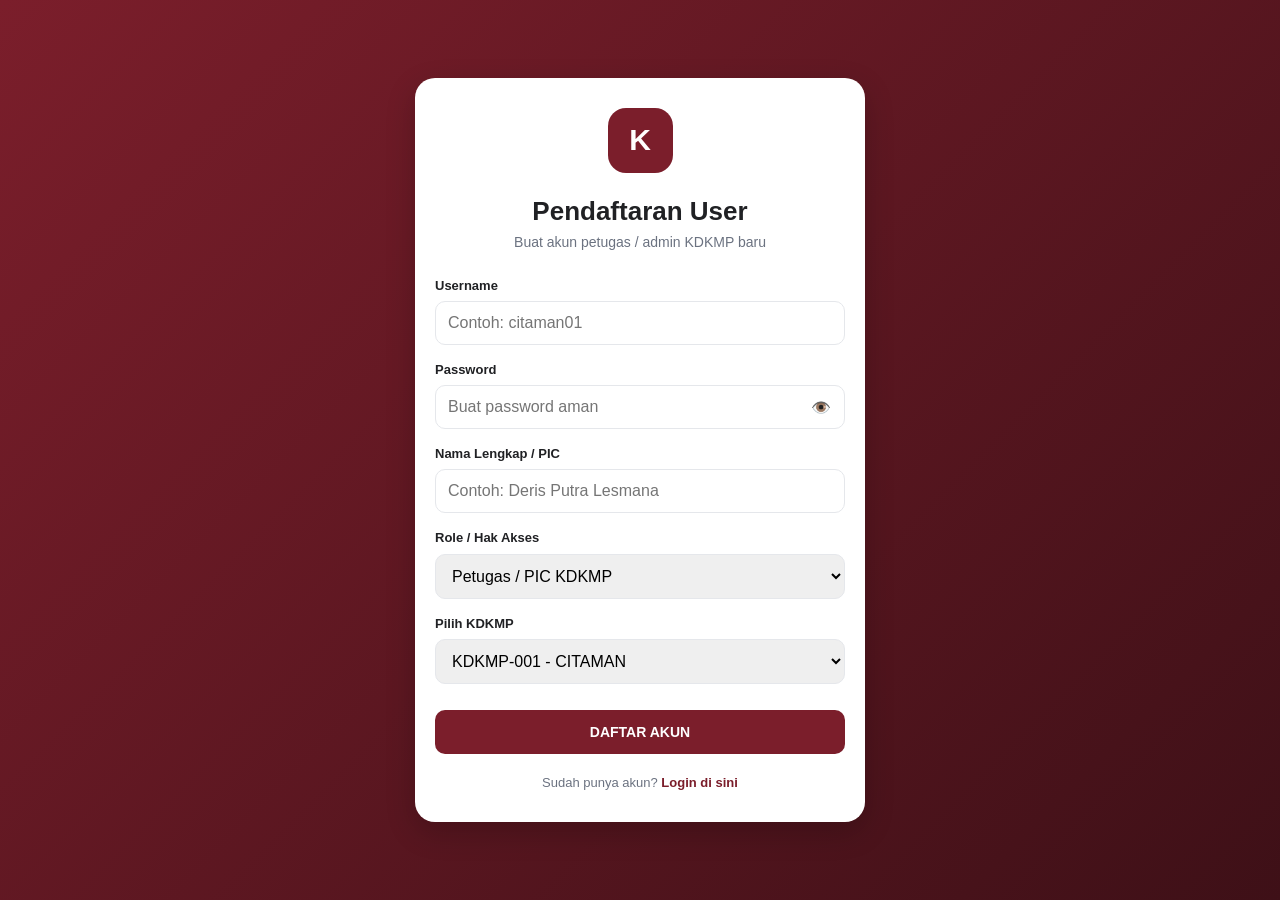
==== register.html @ f7ff46be "Add files via upload" ====
<!DOCTYPE html>
<html lang="id">

<head>
    <meta charset="UTF-8">
    <meta name="viewport" content="width=device-width, initial-scale=1.0">
    <title>Pendaftaran User KDKMP</title>
    <link rel="stylesheet" href="style.css">
</head>

<body>
    <div class="login-container">
        <div class="login-card" style="max-width: 450px;">
            <div class="logo-box">
                <div class="logo-icon">K</div>
            </div>
            <h1>Pendaftaran User</h1>
            <p class="subtitle">Buat akun petugas / admin KDKMP baru</p>

            <form id="registerForm">
                <div class="form-group">
                    <label>Username</label>
                    <input type="text" id="regUsername" placeholder="Contoh: citaman01" required
                        autocomplete="username">
                </div>

                <div class="form-group">
                    <label>Password</label>
                    <div class="password-wrapper">
                        <input type="password" id="regPassword" placeholder="Buat password aman" required
                            autocomplete="new-password">
                        <button type="button" class="toggle-password"
                            onclick="togglePasswordVisibility('regPassword', this, event)">👁️</button>
                    </div>
                </div>

                <div class="form-group">
                    <label>Nama Lengkap / PIC</label>
                    <input type="text" id="regName" placeholder="Contoh: Deris Putra Lesmana" required>
                </div>

                <div class="form-group">
                    <label>Role / Hak Akses</label>
                    <select id="regRole"
                        style="width: 100%; padding: 12px; border: 1px solid var(--border); border-radius: 10px;">
                        <option value="Petugas">Petugas / PIC KDKMP</option>
                        <option value="Admin">Admin Pusat</option>
                    </select>
                </div>

                <div class="form-group">
                    <label>Pilih KDKMP</label>
                    <select id="regKdkmpId"
                        style="width: 100%; padding: 12px; border: 1px solid var(--border); border-radius: 10px;">
                        <option value="">Memuat daftar KDKMP...</option>
                    </select>
                </div>

                <button type="submit" class="btn btn-primary btn-full" style="margin-top: 10px;">DAFTAR AKUN</button>
            </form>

            <div id="registerMessage" class="message"></div>

            <div style="text-align: center; margin-top: 20px; font-size: 13px;">
                <span style="color: var(--muted);">Sudah punya akun?</span>
                <a href="index.html" style="color: var(--primary); font-weight: bold; text-decoration: none;"> Login di
                    sini</a>
            </div>
        </div>
    </div>

    <script src="register.js"></script>
</body>

</html>
---- style.css ----
* {
    box-sizing: border-box;
    margin: 0;
    padding: 0;
    -webkit-tap-highlight-color: transparent;
}

:root {
    --primary: #7b1e2b;
    --primary-dark: #5e1520;
    --primary-light: #f7e8eb;
    --green: #198754;
    --orange: #f59e0b;
    --red: #dc3545;
    --blue: #2563eb;
    --bg: #f5f6f8;
    --white: #ffffff;
    --text: #202124;
    --muted: #6b7280;
    --border: #e5e7eb;
    --sidebar: 260px;
}

body {
    font-family: -apple-system, BlinkMacSystemFont, "Segoe UI", Roboto, Helvetica, Arial, sans-serif;
    background: var(--bg);
    color: var(--text);
    line-height: 1.4;
}

.hidden {
    display: none !important;
}

.page {
    min-height: 100vh;
}

button,
input,
select {
    font-family: inherit;
    font-size: 16px !important;
}

button {
    cursor: pointer;
    user-select: none;
}

.btn {
    border: none;
    border-radius: 10px;
    padding: 12px 18px;
    font-size: 14px !important;
    font-weight: 600;
    display: inline-flex;
    align-items: center;
    justify-content: center;
    gap: 8px;
    transition: background 0.2s, transform 0.1s;
    min-height: 44px;
}

.btn:active {
    transform: scale(0.98);
}

.btn-primary {
    background: var(--primary);
    color: white;
}

.btn-primary:hover {
    background: var(--primary-dark);
}

.btn-secondary {
    background: #eef0f3;
    color: #374151;
}

.btn-light {
    background: white;
    color: var(--primary);
}

.btn-full {
    width: 100%;
}

.message {
    margin-top: 15px;
    text-align: center;
    font-size: 13px;
    color: var(--red);
}

.login-container {
    min-height: 100vh;
    display: flex;
    align-items: center;
    justify-content: center;
    padding: 16px;
    background: linear-gradient(135deg, #7b1e2b, #3e1017);
}

.login-card {
    width: 100%;
    max-width: 400px;
    background: white;
    padding: 30px 20px;
    border-radius: 20px;
    box-shadow: 0 10px 30px rgba(0, 0, 0, 0.2);
}

.logo-box {
    display: flex;
    justify-content: center;
    margin-bottom: 20px;
}

.logo-icon {
    width: 65px;
    height: 65px;
    border-radius: 18px;
    background: var(--primary);
    color: white;
    display: flex;
    align-items: center;
    justify-content: center;
    font-size: 30px;
    font-weight: bold;
}

.login-card h1 {
    text-align: center;
    font-size: 26px;
    margin-bottom: 4px;
}

.subtitle {
    text-align: center;
    color: var(--muted);
    margin-bottom: 24px;
    font-size: 14px;
}

.form-group {
    margin-bottom: 16px;
}

.form-group label {
    display: block;
    font-size: 13px;
    font-weight: 600;
    margin-bottom: 6px;
}

.form-group input {
    width: 100%;
    padding: 12px;
    border: 1px solid var(--border);
    border-radius: 10px;
    outline: none;
    background: white;
}

/* PASSWORD TOGGLE EYE */
.password-wrapper {
    position: relative;
    display: flex;
    align-items: center;
    width: 100%;
}

.password-wrapper input {
    width: 100%;
    padding-right: 45px !important;
}

.toggle-password {
    position: absolute;
    right: 8px;
    top: 50%;
    transform: translateY(-50%);
    background: transparent !important;
    border: none !important;
    font-size: 18px;
    cursor: pointer;
    padding: 6px;
    display: flex;
    align-items: center;
    justify-content: center;
    z-index: 10;
    user-select: none;
    min-height: auto !important;
}

.sidebar {
    position: fixed;
    left: 0;
    top: 0;
    width: var(--sidebar);
    height: 100vh;
    background: white;
    border-right: 1px solid var(--border);
    z-index: 1000;
    display: flex;
    flex-direction: column;
    transition: transform 0.3s cubic-bezier(0.4, 0, 0.2, 1);
}

.sidebar-header {
    padding: 20px;
    border-bottom: 1px solid var(--border);
    display: flex;
    align-items: center;
    justify-content: space-between;
}

.brand {
    display: flex;
    align-items: center;
    gap: 12px;
}

.brand-icon {
    width: 40px;
    height: 40px;
    background: var(--primary);
    color: white;
    border-radius: 10px;
    display: flex;
    align-items: center;
    justify-content: center;
    font-weight: bold;
    font-size: 18px;
}

.brand strong {
    display: block;
    font-size: 15px;
}

.brand span {
    display: block;
    font-size: 11px;
    color: var(--muted);
}

.sidebar-close {
    background: none;
    border: none;
    font-size: 24px;
    color: var(--muted);
}

.menu {
    padding: 16px 12px;
    flex: 1;
}

.menu-item {
    width: 100%;
    border: none;
    background: transparent;
    padding: 12px 14px;
    margin-bottom: 4px;
    border-radius: 9px;
    text-align: left;
    color: #4b5563;
    font-size: 14px !important;
    display: flex;
    align-items: center;
    gap: 12px;
}

.menu-item:hover {
    background: #f7f7f8;
}

.menu-item.active {
    background: var(--primary-light);
    color: var(--primary);
    font-weight: 600;
}

.sidebar-footer {
    padding: 16px;
    border-top: 1px solid var(--border);
}

.user-info {
    display: flex;
    align-items: center;
    gap: 10px;
    margin-bottom: 12px;
}

.avatar {
    width: 36px;
    height: 36px;
    background: var(--primary-light);
    color: var(--primary);
    border-radius: 50%;
    display: flex;
    align-items: center;
    justify-content: center;
    font-weight: bold;
}

.user-detail strong {
    display: block;
    font-size: 13px;
}

.user-detail span {
    display: block;
    color: var(--muted);
    font-size: 11px;
}

.logout-btn {
    width: 100%;
    border: none;
    background: #fef2f2;
    color: var(--red);
    padding: 10px;
    border-radius: 8px;
    font-size: 13px !important;
    font-weight: 600;
}

.sidebar-overlay {
    position: fixed;
    inset: 0;
    background: rgba(0, 0, 0, 0.5);
    z-index: 999;
    backdrop-filter: blur(2px);
}

.main-content {
    min-height: 100vh;
}

.topbar {
    height: 60px;
    background: white;
    border-bottom: 1px solid var(--border);
    display: flex;
    align-items: center;
    padding: 0 16px;
    gap: 12px;
    position: sticky;
    top: 0;
    z-index: 90;
}

.topbar-title {
    flex: 1;
}

.topbar-title h2 {
    font-size: 16px;
}

.topbar-title span {
    font-size: 11px;
    color: var(--muted);
}

.hamburger {
    border: none;
    background: transparent;
    font-size: 22px;
    padding: 4px;
}

.content-page {
    padding: 16px;
    max-width: 1200px;
    margin: auto;
}

.welcome-card {
    background: linear-gradient(135deg, var(--primary), #45111a);
    color: white;
    padding: 20px;
    border-radius: 14px;
    margin-bottom: 16px;
}

.welcome-card h1 {
    font-size: 20px;
    margin: 4px 0;
}

.welcome-card p {
    font-size: 13px;
    opacity: 0.9;
    margin-bottom: 14px;
}

.stats-grid {
    display: grid;
    grid-template-columns: repeat(2, 1fr);
    gap: 10px;
    margin-bottom: 16px;
}

.stat-card {
    background: white;
    border: 1px solid var(--border);
    border-radius: 12px;
    padding: 12px;
    display: flex;
    align-items: center;
    gap: 10px;
}

.stat-icon {
    width: 38px;
    height: 38px;
    border-radius: 10px;
    display: flex;
    align-items: center;
    justify-content: center;
    font-size: 18px;
    flex-shrink: 0;
}

.stat-icon.blue {
    background: #eff6ff;
    color: var(--blue);
}

.stat-icon.green {
    background: #ecfdf5;
    color: var(--green);
}

.stat-icon.orange {
    background: #fffbeb;
    color: var(--orange);
}

.stat-icon.red {
    background: #fef2f2;
    color: var(--red);
}

.stat-card span {
    font-size: 11px;
    color: var(--muted);
    display: block;
}

.stat-card strong {
    font-size: 18px;
    display: block;
}

.section-card {
    background: white;
    border: 1px solid var(--border);
    border-radius: 14px;
    margin-bottom: 16px;
    overflow: hidden;
}

.section-header {
    padding: 16px;
    border-bottom: 1px solid var(--border);
    display: flex;
    align-items: center;
    justify-content: space-between;
}

.info-grid {
    display: grid;
    grid-template-columns: 1fr;
    padding: 16px;
    gap: 12px;
}

.info-item {
    background: #f8f9fa;
    padding: 12px;
    border-radius: 10px;
}

.info-item span {
    display: block;
    font-size: 11px;
    color: var(--muted);
    margin-bottom: 4px;
}

/* SEARCH TOOLBAR LEBAR */
.search-card {
    background: white;
    padding: 16px;
    border-radius: 14px;
    border: 1px solid var(--border);
    margin-bottom: 18px;
    display: flex;
    flex-direction: column;
    gap: 12px;
    width: 100%;
}

.search-wrapper {
    width: 100%;
    position: relative;
}

.search-icon {
    position: absolute;
    left: 14px;
    top: 50%;
    transform: translateY(-50%);
    font-size: 16px;
    color: var(--muted);
    pointer-events: none;
}

.search-wrapper input {
    width: 100%;
    padding: 14px 14px 14px 42px;
    border: 1px solid var(--border);
    border-radius: 10px;
    font-size: 15px !important;
    outline: none;
    background: #f8f9fa;
}

.search-wrapper input:focus {
    background: white;
    border-color: var(--primary);
    box-shadow: 0 0 0 3px rgba(123, 30, 43, 0.1);
}

.filter-wrapper {
    width: 100%;
}

.filter-wrapper select,
#adminKdkmpSelect {
    width: 100%;
    padding: 12px 14px;
    border: 1px solid var(--border);
    border-radius: 10px;
    font-size: 14px !important;
    background: white;
    outline: none;
}

.opname-header-card {
    background: white;
    padding: 16px;
    border-radius: 14px;
    border: 1px solid var(--border);
    margin-bottom: 16px;
}

.opname-actions {
    display: flex;
    gap: 10px;
    margin-top: 14px;
}

.progress-card {
    background: white;
    padding: 14px;
    border-radius: 14px;
    border: 1px solid var(--border);
    margin-bottom: 16px;
}

.progress-top {
    display: flex;
    justify-content: space-between;
    font-size: 12px;
    margin-bottom: 8px;
}

.progress-bar {
    width: 100%;
    height: 8px;
    background: #eee;
    border-radius: 10px;
    overflow: hidden;
}

.progress-fill {
    height: 100%;
    background: var(--primary);
    transition: width 0.3s;
}

.barang-card {
    background: white;
    border: 1px solid var(--border);
    border-radius: 14px;
    padding: 14px;
    margin-bottom: 12px;
}

.barang-code {
    color: var(--primary);
    font-size: 11px;
    font-weight: bold;
}

.barang-name {
    font-size: 14px;
    font-weight: 600;
    margin: 2px 0 4px 0;
}

.barang-category {
    font-size: 11px;
    color: var(--muted);
}

.stock-input-area {
    margin-top: 12px;
    padding-top: 12px;
    border-top: 1px dashed var(--border);
    display: grid;
    grid-template-columns: 1fr 1fr;
    gap: 10px;
}

.input-box label {
    font-size: 11px;
    color: var(--muted);
    display: block;
    margin-bottom: 4px;
}

.input-box input {
    text-align: center;
    font-weight: bold;
    font-size: 16px !important;
    padding: 10px;
    border: 1px solid var(--border);
    border-radius: 8px;
    width: 100%;
    outline: none;
}

.result-box {
    background: #f8f9fa;
    padding: 8px;
    border-radius: 8px;
    text-align: center;
}

.result-box span {
    font-size: 10px;
    color: var(--muted);
    display: block;
}

.result-box strong {
    font-size: 13px;
}

.status-sesuai {
    color: var(--green);
}

.text-danger {
    color: var(--red);
}

.text-warning {
    color: var(--orange);
}

.status-badge {
    padding: 4px 8px;
    border-radius: 12px;
    font-size: 11px;
    font-weight: bold;
}

.table-wrapper {
    overflow-x: auto;
    -webkit-overflow-scrolling: touch;
}

table {
    width: 100%;
    border-collapse: collapse;
    min-width: 500px;
}

th,
td {
    padding: 12px;
    font-size: 12px;
    text-align: left;
    border-bottom: 1px solid var(--border);
}

th {
    background: #f8f9fa;
    color: var(--muted);
}

.empty-state {
    padding: 30px;
    text-align: center;
    color: var(--muted);
    font-size: 13px;
}

.toast {
    position: fixed;
    right: 16px;
    bottom: 16px;
    background: #222;
    color: white;
    padding: 12px 18px;
    border-radius: 10px;
    font-size: 13px;
    opacity: 0;
    transform: translateY(20px);
    transition: 0.3s;
    z-index: 2000;
}

.toast.show {
    opacity: 1;
    transform: translateY(0);
}

.modal {
    position: fixed;
    inset: 0;
    background: rgba(0, 0, 0, 0.45);
    display: flex;
    align-items: center;
    justify-content: center;
    z-index: 1500;
    padding: 16px;
}

.modal-box {
    background: white;
    padding: 20px;
    border-radius: 16px;
    width: 100%;
    max-width: 360px;
    text-align: center;
}

.modal-actions {
    display: flex;
    gap: 10px;
    margin-top: 16px;
}

.modal-actions button {
    flex: 1;
}

@media (min-width: 901px) {
    .main-content {
        margin-left: var(--sidebar);
    }

    .hamburger,
    .sidebar-close {
        display: none;
    }

    .stats-grid {
        grid-template-columns: repeat(4, 1fr);
    }

    .info-grid {
        grid-template-columns: repeat(3, 1fr);
    }

    .stock-input-area {
        grid-template-columns: repeat(4, 1fr);
    }

    .opname-header-card {
        display: flex;
        align-items: center;
        justify-content: space-between;
    }

    .opname-actions {
        margin-top: 0;
    }
}

@media (max-width: 900px) {
    .sidebar {
        transform: translateX(-100%);
    }

    .sidebar.open {
        transform: translateX(0);
    }
}
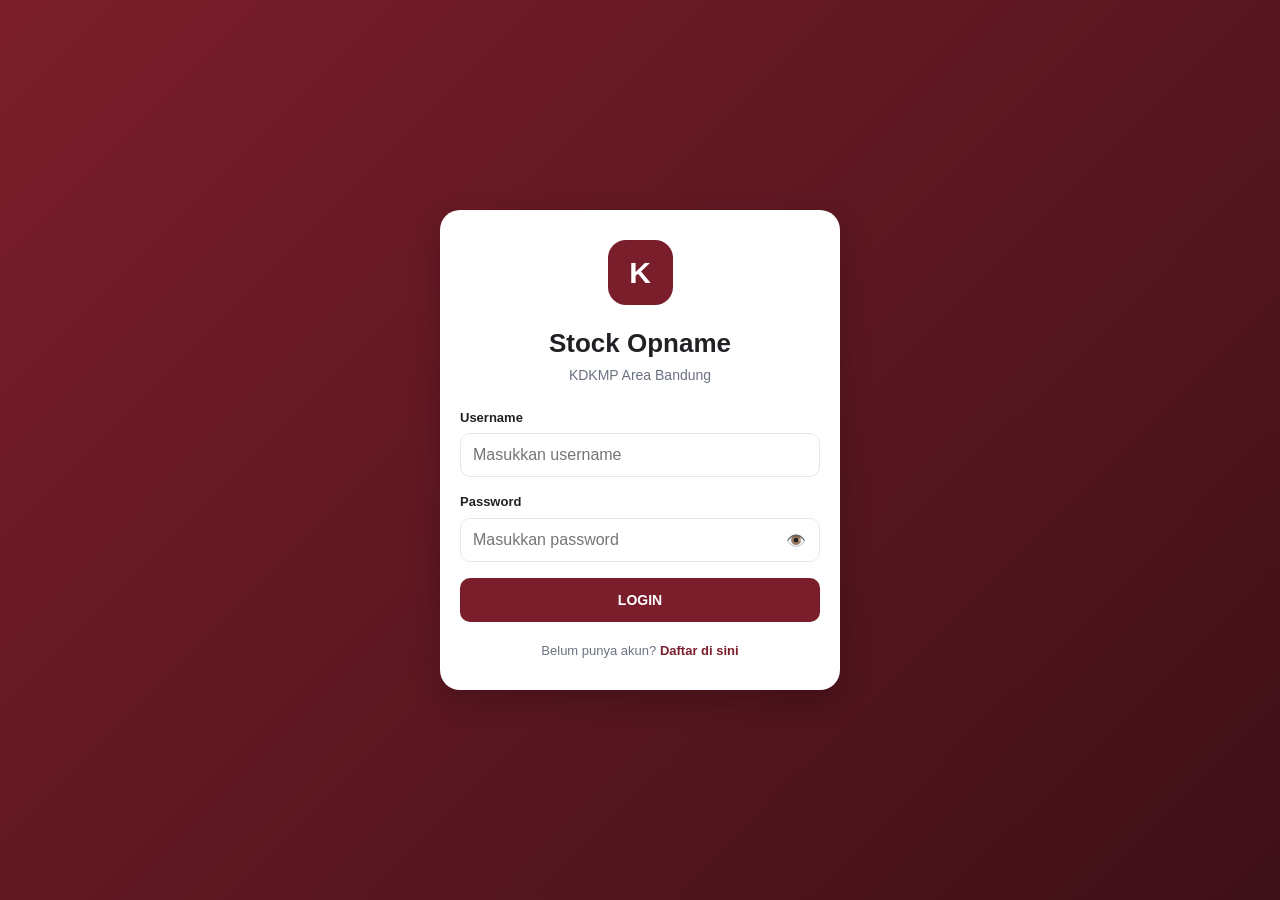
==== commit 3e26219c: "Add files via upload" ====
--- a/register.html
+++ b/register.html
@@ -4,72 +4,378 @@
 <head>
     <meta charset="UTF-8">
     <meta name="viewport" content="width=device-width, initial-scale=1.0">
-    <title>Pendaftaran User KDKMP</title>
+    <title>Stock Opname KDKMP</title>
     <link rel="stylesheet" href="style.css">
 </head>
 
 <body>
-    <div class="login-container">
-        <div class="login-card" style="max-width: 450px;">
-            <div class="logo-box">
-                <div class="logo-icon">K</div>
-            </div>
-            <h1>Pendaftaran User</h1>
-            <p class="subtitle">Buat akun petugas / admin KDKMP baru</p>
-
-            <form id="registerForm">
-                <div class="form-group">
-                    <label>Username</label>
-                    <input type="text" id="regUsername" placeholder="Contoh: citaman01" required
-                        autocomplete="username">
-                </div>
-
-                <div class="form-group">
-                    <label>Password</label>
-                    <div class="password-wrapper">
-                        <input type="password" id="regPassword" placeholder="Buat password aman" required
-                            autocomplete="new-password">
-                        <button type="button" class="toggle-password"
-                            onclick="togglePasswordVisibility('regPassword', this, event)">👁️</button>
-                    </div>
-                </div>
-
-                <div class="form-group">
-                    <label>Nama Lengkap / PIC</label>
-                    <input type="text" id="regName" placeholder="Contoh: Deris Putra Lesmana" required>
-                </div>
-
-                <div class="form-group">
-                    <label>Role / Hak Akses</label>
-                    <select id="regRole"
-                        style="width: 100%; padding: 12px; border: 1px solid var(--border); border-radius: 10px;">
-                        <option value="Petugas">Petugas / PIC KDKMP</option>
-                        <option value="Admin">Admin Pusat</option>
-                    </select>
-                </div>
-
-                <div class="form-group">
-                    <label>Pilih KDKMP</label>
-                    <select id="regKdkmpId"
-                        style="width: 100%; padding: 12px; border: 1px solid var(--border); border-radius: 10px;">
-                        <option value="">Memuat daftar KDKMP...</option>
-                    </select>
-                </div>
-
-                <button type="submit" class="btn btn-primary btn-full" style="margin-top: 10px;">DAFTAR AKUN</button>
-            </form>
-
-            <div id="registerMessage" class="message"></div>
-
-            <div style="text-align: center; margin-top: 20px; font-size: 13px;">
-                <span style="color: var(--muted);">Sudah punya akun?</span>
-                <a href="index.html" style="color: var(--primary); font-weight: bold; text-decoration: none;"> Login di
-                    sini</a>
+
+    <!-- LOGIN PAGE -->
+    <div id="loginPage" class="page">
+        <div class="login-container">
+            <div class="login-card">
+                <div class="logo-box">
+                    <div class="logo-icon">K</div>
+                </div>
+                <h1>Stock Opname</h1>
+                <p class="subtitle">KDKMP Area Bandung</p>
+
+                <form id="loginForm">
+                    <div class="form-group">
+                        <label>Username</label>
+                        <input type="text" id="username" placeholder="Masukkan username" required
+                            autocomplete="username">
+                    </div>
+
+                    <div class="form-group">
+                        <label>Password</label>
+                        <div class="password-wrapper">
+                            <input type="password" id="password" placeholder="Masukkan password" required
+                                autocomplete="current-password">
+                            <button type="button" class="toggle-password"
+                                onclick="togglePasswordVisibility('password', this, event)">👁️</button>
+                        </div>
+                    </div>
+
+                    <button type="submit" class="btn btn-primary btn-full">LOGIN</button>
+                </form>
+
+                <div id="loginMessage" class="message"></div>
+
+                <div style="text-align: center; margin-top: 20px; font-size: 13px;">
+                    <span style="color: var(--muted);">Belum punya akun?</span>
+                    <a href="register.html" style="color: var(--primary); font-weight: bold; text-decoration: none;">
+                        Daftar di sini</a>
+                </div>
             </div>
         </div>
     </div>
 
-    <script src="register.js"></script>
+
+    <!-- MAIN APPLICATION PAGE -->
+    <div id="appPage" class="page hidden">
+
+        <!-- SIDEBAR -->
+        <aside id="sidebar" class="sidebar">
+            <div class="sidebar-header">
+                <div class="brand">
+                    <div class="brand-icon">K</div>
+                    <div>
+                        <strong>KDKMP</strong>
+                        <span>Stock Opname</span>
+                    </div>
+                </div>
+                <button class="sidebar-close" onclick="toggleSidebar(false)">×</button>
+            </div>
+
+            <nav class="menu">
+                <button class="menu-item active" onclick="showPage('dashboardPage', this)"><span>📊</span>
+                    Dashboard</button>
+                <button class="menu-item" onclick="showPage('opnamePage', this)"><span>📦</span> Stock Opname</button>
+                <button class="menu-item" onclick="showPage('historyPage', this)"><span>📋</span> Riwayat
+                    Opname</button>
+                <button class="menu-item admin-menu" onclick="showPage('masterPage', this)"><span>🗂️</span> Master
+                    Barang</button>
+            </nav>
+
+            <div class="sidebar-footer">
+                <div class="user-info">
+                    <div class="avatar" id="userAvatar">P</div>
+                    <div class="user-detail">
+                        <strong id="sidebarUserName">PIC</strong>
+                        <span id="sidebarUserRole">Petugas</span>
+                    </div>
+                </div>
+                <button class="logout-btn" onclick="logout()">Keluar</button>
+            </div>
+        </aside>
+
+        <div id="sidebarOverlay" class="sidebar-overlay hidden" onclick="toggleSidebar(false)"></div>
+
+        <!-- CONTENT -->
+        <main class="main-content">
+
+            <header class="topbar">
+                <button class="hamburger" onclick="toggleSidebar(true)">☰</button>
+                <div class="topbar-title">
+                    <h2 id="pageTitle">Dashboard</h2>
+                    <span id="currentKdkmp">-</span>
+                </div>
+                <div class="topbar-user">
+                    <span id="topbarUser">PIC</span>
+                </div>
+            </header>
+
+            <!-- DASHBOARD SECTION -->
+            <section id="dashboardPage" class="content-page">
+                <div class="welcome-card">
+                    <div>
+                        <span class="small-label">STOCK OPNAME KDKMP</span>
+                        <h1>Selamat datang, <span id="welcomeName">PIC</span></h1>
+                        <p>Pantau dan lakukan stock opname dengan cepat, mudah, dan terkontrol.</p>
+                    </div>
+                    <button class="btn btn-light" onclick="startNewOpname()">+ Mulai Opname</button>
+                </div>
+
+                <div class="stats-grid">
+                    <div class="stat-card">
+                        <div class="stat-icon blue">📦</div>
+                        <div><span>Total Item</span><strong id="statBarang">0</strong></div>
+                    </div>
+                    <div class="stat-card">
+                        <div class="stat-icon green">✓</div>
+                        <div><span>Opname Selesai</span><strong id="statSelesai">0</strong></div>
+                    </div>
+                    <div class="stat-card">
+                        <div class="stat-icon orange">⏳</div>
+                        <div><span>Proses Opname</span><strong id="statVerifikasi">0</strong></div>
+                    </div>
+                    <div class="stat-card" id="statCardMenipis" style="border-left: 4px solid var(--red);">
+                        <div class="stat-icon red">⚠️</div>
+                        <div><span>Stok Menipis</span><strong id="statMenipis" style="color: var(--red);">0</strong>
+                        </div>
+                    </div>
+                </div>
+
+                <!-- WIDGET PERINGATAN STOK MENIPIS / HABIS -->
+                <div id="lowStockAlertSection" class="section-card hidden"
+                    style="border: 2px solid var(--red); margin-bottom: 16px;">
+                    <div class="section-header" style="background: #fef2f2; flex-wrap: wrap; gap: 12px;">
+                        <div>
+                            <h3 style="color: var(--red); display: flex; align-items: center; gap: 8px;">
+                                <span>⚠️</span> Peringatan Stok Menipis / Habis
+                            </h3>
+                            <p id="lowStockSubtitle">Daftar item barang dengan jumlah stok di bawah 10 pcs</p>
+                        </div>
+
+                        <div style="display: flex; gap: 8px; align-items: center; flex-wrap: wrap;">
+                            <!-- DROPDOWN KHUSUS ADMIN UNTUK FILTER STOK MENIPIS PER KDKMP -->
+                            <div id="adminLowStockFilterWrapper" class="hidden" style="min-width: 180px;">
+                                <select id="adminLowStockSelect" onchange="filterLowStockByAdmin(this.value)"
+                                    style="padding: 6px 10px; border-radius: 8px; border: 1px solid var(--border); font-size: 13px;">
+                                    <option value="ALL">Semua KDKMP</option>
+                                </select>
+                            </div>
+
+                            <button class="btn btn-secondary" style="color: var(--red);"
+                                onclick="showPage('masterPage')">
+                                Lihat Katalog
+                            </button>
+                        </div>
+                    </div>
+                    <div class="table-wrapper">
+                        <table>
+                            <thead>
+                                <tr>
+                                    <th class="col-kdkmp-admin hidden">KDKMP</th>
+                                    <th>Kode Barang</th>
+                                    <th>Nama Barang</th>
+                                    <th>Kategori</th>
+                                    <th>Sisa Stok</th>
+                                    <th>Status</th>
+                                </tr>
+                            </thead>
+                            <tbody id="lowStockTableBody">
+                                <tr>
+                                    <td colspan="6" class="empty-state">Mengecek stok barang...</td>
+                                </tr>
+                            </tbody>
+                        </table>
+                    </div>
+                </div>
+
+                <div class="section-card">
+                    <div class="section-header">
+                        <div>
+                            <h3>Informasi KDKMP</h3>
+                            <p>Data lokasi dan Penanggung Jawab (PIC)</p>
+                        </div>
+                    </div>
+                    <div class="info-grid">
+                        <div class="info-item"><span>ID KDKMP</span><strong id="infoIdKdkmp">-</strong></div>
+                        <div class="info-item"><span>Nama KDKMP</span><strong id="infoNamaKdkmp">-</strong></div>
+                        <div class="info-item"><span>Desa/Kelurahan</span><strong id="infoDesa">-</strong></div>
+                        <div class="info-item"><span>Kecamatan</span><strong id="infoKecamatan">-</strong></div>
+                        <div class="info-item"><span>Kabupaten/Kota</span><strong id="infoKabupaten">-</strong></div>
+                        <div class="info-item"><span>PIC</span><strong id="infoPic">-</strong></div>
+                    </div>
+                </div>
+            </section>
+
+            <!-- OPNAME SECTION -->
+            <section id="opnamePage" class="content-page hidden">
+                <div class="opname-header-card">
+                    <div>
+                        <span class="small-label">FORM INPUT</span>
+                        <h1>Penghitungan Stok Fisik</h1>
+                        <p>Masukkan jumlah stok fisik dalam CTN dan PCS.</p>
+                    </div>
+                    <div class="opname-actions">
+                        <button class="btn btn-secondary" onclick="saveDraft()">Simpan Draft</button>
+                        <button class="btn btn-primary" onclick="submitOpname()">Submit Opname</button>
+                    </div>
+                </div>
+
+                <div class="progress-card">
+                    <div class="progress-top">
+                        <div><strong>Progress Terisi</strong><span id="progressText">0 / 0 item</span></div>
+                        <strong id="progressPercent">0%</strong>
+                    </div>
+                    <div class="progress-bar">
+                        <div id="progressBar" class="progress-fill" style="width:0%"></div>
+                    </div>
+                </div>
+
+                <div class="search-card">
+                    <div class="search-wrapper">
+                        <span class="search-icon">🔎</span>
+                        <input type="text" id="barangSearch" placeholder="Cari nama atau kode barang...">
+                    </div>
+                    <div class="filter-wrapper">
+                        <select id="kategoriFilter">
+                            <option value="">Semua Kategori</option>
+                        </select>
+                    </div>
+                </div>
+
+                <div id="barangContainer">
+                    <div class="loading">Memuat data barang...</div>
+                </div>
+            </section>
+
+            <!-- HISTORY SECTION -->
+            <section id="historyPage" class="content-page hidden">
+                <div class="section-card">
+                    <div class="section-header">
+                        <div>
+                            <h3>Riwayat Stock Opname</h3>
+                            <p>Catatan seluruh kegiatan opname KDKMP</p>
+                        </div>
+                        <button class="btn btn-secondary" onclick="loadHistory()">↻ Refresh</button>
+                    </div>
+                    <div class="table-wrapper">
+                        <table>
+                            <thead>
+                                <tr>
+                                    <th>ID Opname</th>
+                                    <th>Tanggal</th>
+                                    <th>KDKMP</th>
+                                    <th>Petugas</th>
+                                    <th>Total Item</th>
+                                    <th>Total Selisih</th>
+                                    <th>Status</th>
+                                </tr>
+                            </thead>
+                            <tbody id="historyTable">
+                                <tr>
+                                    <td colspan="7" class="empty-state">Memuat data riwayat...</td>
+                                </tr>
+                            </tbody>
+                        </table>
+                    </div>
+                </div>
+            </section>
+
+            <!-- MASTER BARANG SECTION -->
+            <section id="masterPage" class="content-page hidden">
+                <div id="pendingUserSection" class="section-card hidden"
+                    style="margin-bottom: 20px; border: 2px solid var(--orange);">
+                    <div class="section-header" style="background: #fffbeb;">
+                        <div>
+                            <h3 style="color: var(--orange);">⏳ Persetujuan Registrasi User</h3>
+                            <p>Daftar pendaftaran akun baru yang membutuhkan verifikasi Admin</p>
+                        </div>
+                    </div>
+                    <div class="table-wrapper">
+                        <table>
+                            <thead>
+                                <tr>
+                                    <th>Username</th>
+                                    <th>Nama Lengkap</th>
+                                    <th>Role</th>
+                                    <th>KDKMP ID</th>
+                                    <th>Aksi</th>
+                                </tr>
+                            </thead>
+                            <tbody id="pendingUserTableBody">
+                                <tr>
+                                    <td colspan="5" class="empty-state">Memuat data verifikasi...</td>
+                                </tr>
+                            </tbody>
+                        </table>
+                    </div>
+                </div>
+
+                <div class="section-card">
+                    <div class="section-header" style="flex-wrap: wrap; gap: 12px;">
+                        <div>
+                            <h3>Master Katalog & Stok Barang</h3>
+                            <p id="masterSubtitle">Daftar barang dan stok sistem KDKMP</p>
+                        </div>
+
+                        <div id="adminKdkmpFilterWrapper" class="hidden" style="min-width: 200px;">
+                            <select id="adminKdkmpSelect" onchange="loadMasterByAdmin(this.value)">
+                                <option value="">-- Pilih KDKMP --</option>
+                            </select>
+                        </div>
+
+                        <button class="btn btn-primary" onclick="loadMasterPageData()">↻ Refresh</button>
+                    </div>
+
+                    <div class="search-card" style="margin: 16px; width: auto;">
+                        <div class="search-wrapper">
+                            <span class="search-icon">🔎</span>
+                            <input type="text" id="masterSearch" placeholder="Cari kode atau nama barang di master..."
+                                oninput="filterMasterTable()">
+                        </div>
+                        <div class="filter-wrapper">
+                            <select id="masterKategoriFilter" onchange="filterMasterTable()">
+                                <option value="">Semua Kategori</option>
+                            </select>
+                        </div>
+                    </div>
+
+                    <div class="table-wrapper">
+                        <table>
+                            <thead>
+                                <tr>
+                                    <th>Kode Barang</th>
+                                    <th>Nama Barang</th>
+                                    <th>Kategori</th>
+                                    <th>Isi / CTN</th>
+                                    <th>Satuan</th>
+                                    <th>Stok Sistem</th>
+                                </tr>
+                            </thead>
+                            <tbody id="masterTableBody">
+                                <tr>
+                                    <td colspan="6" class="empty-state">Memuat data master barang...</td>
+                                </tr>
+                            </tbody>
+                        </table>
+                    </div>
+                </div>
+            </section>
+
+        </main>
+    </div>
+
+    <!-- TOAST NOTIFICATION -->
+    <div id="toast" class="toast"><span id="toastMessage"></span></div>
+
+    <!-- CONFIRMATION MODAL -->
+    <div id="confirmModal" class="modal hidden">
+        <div class="modal-box">
+            <h3 id="modalTitle">Konfirmasi</h3>
+            <p id="modalMessage">Apakah Anda yakin ingin melanjutkan?</p>
+            <div class="modal-actions">
+                <button class="btn btn-secondary" onclick="closeModal()">Batal</button>
+                <button class="btn btn-primary" id="modalConfirmButton">Ya, Lanjutkan</button>
+            </div>
+        </div>
+    </div>
+
+    <script src="script.js"></script>
 </body>
 
 </html>
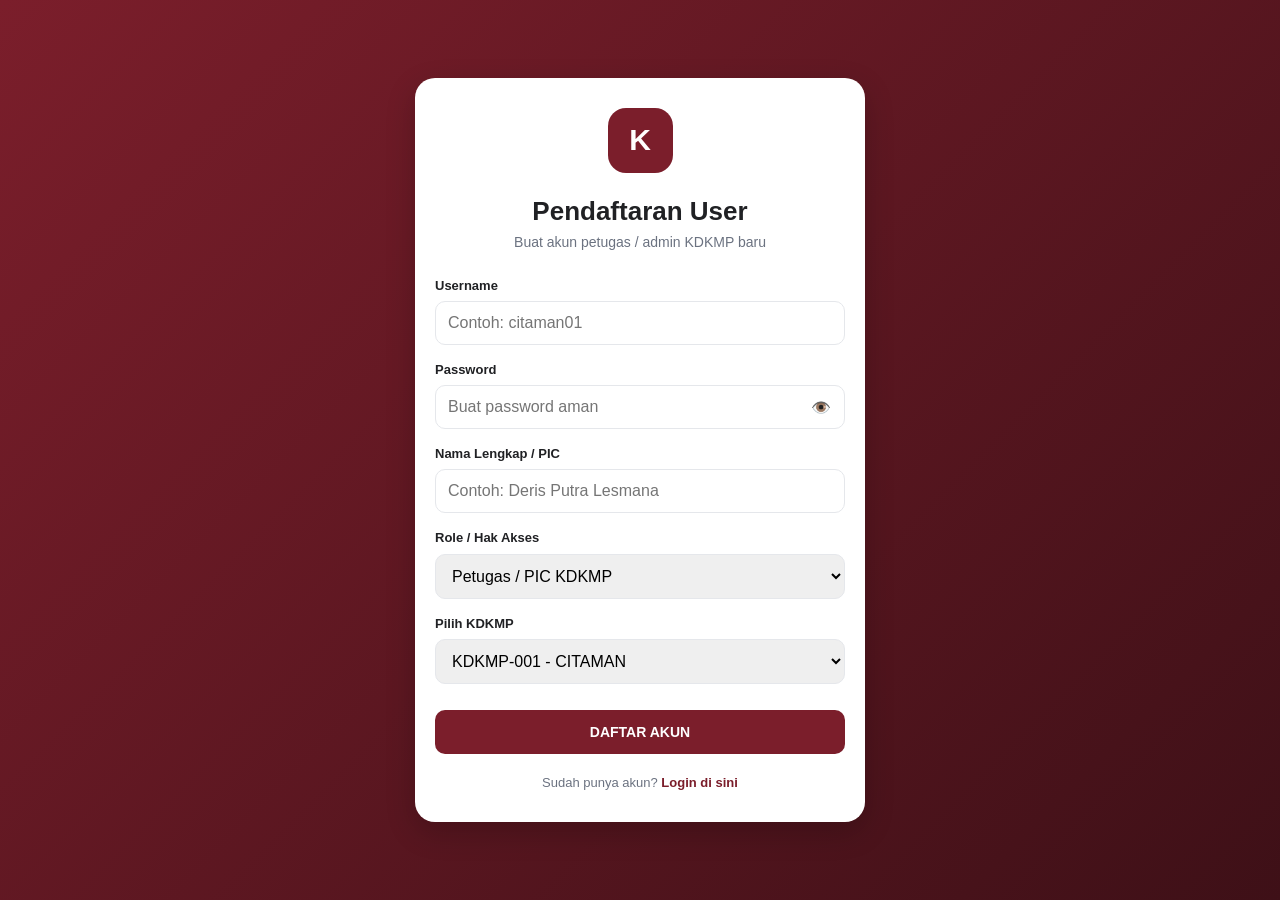
==== commit de035697: "Add files via upload" ====
--- a/register.html
+++ b/register.html
@@ -4,378 +4,72 @@
 <head>
     <meta charset="UTF-8">
     <meta name="viewport" content="width=device-width, initial-scale=1.0">
-    <title>Stock Opname KDKMP</title>
+    <title>Pendaftaran User KDKMP</title>
     <link rel="stylesheet" href="style.css">
 </head>
 
 <body>
+    <div class="login-container">
+        <div class="login-card" style="max-width: 450px;">
+            <div class="logo-box">
+                <div class="logo-icon">K</div>
+            </div>
+            <h1>Pendaftaran User</h1>
+            <p class="subtitle">Buat akun petugas / admin KDKMP baru</p>
 
-    <!-- LOGIN PAGE -->
-    <div id="loginPage" class="page">
-        <div class="login-container">
-            <div class="login-card">
-                <div class="logo-box">
-                    <div class="logo-icon">K</div>
+            <form id="registerForm">
+                <div class="form-group">
+                    <label>Username</label>
+                    <input type="text" id="regUsername" placeholder="Contoh: citaman01" required
+                        autocomplete="username">
                 </div>
-                <h1>Stock Opname</h1>
-                <p class="subtitle">KDKMP Area Bandung</p>
 
-                <form id="loginForm">
-                    <div class="form-group">
-                        <label>Username</label>
-                        <input type="text" id="username" placeholder="Masukkan username" required
-                            autocomplete="username">
+                <div class="form-group">
+                    <label>Password</label>
+                    <div class="password-wrapper">
+                        <input type="password" id="regPassword" placeholder="Buat password aman" required
+                            autocomplete="new-password">
+                        <button type="button" class="toggle-password"
+                            onclick="togglePasswordVisibility('regPassword', this, event)">👁️</button>
                     </div>
+                </div>
 
-                    <div class="form-group">
-                        <label>Password</label>
-                        <div class="password-wrapper">
-                            <input type="password" id="password" placeholder="Masukkan password" required
-                                autocomplete="current-password">
-                            <button type="button" class="toggle-password"
-                                onclick="togglePasswordVisibility('password', this, event)">👁️</button>
-                        </div>
-                    </div>
+                <div class="form-group">
+                    <label>Nama Lengkap / PIC</label>
+                    <input type="text" id="regName" placeholder="Contoh: Deris Putra Lesmana" required>
+                </div>
 
-                    <button type="submit" class="btn btn-primary btn-full">LOGIN</button>
-                </form>
+                <div class="form-group">
+                    <label>Role / Hak Akses</label>
+                    <select id="regRole"
+                        style="width: 100%; padding: 12px; border: 1px solid var(--border); border-radius: 10px;">
+                        <option value="Petugas">Petugas / PIC KDKMP</option>
+                        <option value="Admin">Admin Pusat</option>
+                    </select>
+                </div>
 
-                <div id="loginMessage" class="message"></div>
+                <div class="form-group">
+                    <label>Pilih KDKMP</label>
+                    <select id="regKdkmpId"
+                        style="width: 100%; padding: 12px; border: 1px solid var(--border); border-radius: 10px;">
+                        <option value="">Memuat daftar KDKMP...</option>
+                    </select>
+                </div>
 
-                <div style="text-align: center; margin-top: 20px; font-size: 13px;">
-                    <span style="color: var(--muted);">Belum punya akun?</span>
-                    <a href="register.html" style="color: var(--primary); font-weight: bold; text-decoration: none;">
-                        Daftar di sini</a>
-                </div>
+                <button type="submit" class="btn btn-primary btn-full" style="margin-top: 10px;">DAFTAR AKUN</button>
+            </form>
+
+            <div id="registerMessage" class="message"></div>
+
+            <div style="text-align: center; margin-top: 20px; font-size: 13px;">
+                <span style="color: var(--muted);">Sudah punya akun?</span>
+                <a href="index.html" style="color: var(--primary); font-weight: bold; text-decoration: none;"> Login di
+                    sini</a>
             </div>
         </div>
     </div>
 
-
-    <!-- MAIN APPLICATION PAGE -->
-    <div id="appPage" class="page hidden">
-
-        <!-- SIDEBAR -->
-        <aside id="sidebar" class="sidebar">
-            <div class="sidebar-header">
-                <div class="brand">
-                    <div class="brand-icon">K</div>
-                    <div>
-                        <strong>KDKMP</strong>
-                        <span>Stock Opname</span>
-                    </div>
-                </div>
-                <button class="sidebar-close" onclick="toggleSidebar(false)">×</button>
-            </div>
-
-            <nav class="menu">
-                <button class="menu-item active" onclick="showPage('dashboardPage', this)"><span>📊</span>
-                    Dashboard</button>
-                <button class="menu-item" onclick="showPage('opnamePage', this)"><span>📦</span> Stock Opname</button>
-                <button class="menu-item" onclick="showPage('historyPage', this)"><span>📋</span> Riwayat
-                    Opname</button>
-                <button class="menu-item admin-menu" onclick="showPage('masterPage', this)"><span>🗂️</span> Master
-                    Barang</button>
-            </nav>
-
-            <div class="sidebar-footer">
-                <div class="user-info">
-                    <div class="avatar" id="userAvatar">P</div>
-                    <div class="user-detail">
-                        <strong id="sidebarUserName">PIC</strong>
-                        <span id="sidebarUserRole">Petugas</span>
-                    </div>
-                </div>
-                <button class="logout-btn" onclick="logout()">Keluar</button>
-            </div>
-        </aside>
-
-        <div id="sidebarOverlay" class="sidebar-overlay hidden" onclick="toggleSidebar(false)"></div>
-
-        <!-- CONTENT -->
-        <main class="main-content">
-
-            <header class="topbar">
-                <button class="hamburger" onclick="toggleSidebar(true)">☰</button>
-                <div class="topbar-title">
-                    <h2 id="pageTitle">Dashboard</h2>
-                    <span id="currentKdkmp">-</span>
-                </div>
-                <div class="topbar-user">
-                    <span id="topbarUser">PIC</span>
-                </div>
-            </header>
-
-            <!-- DASHBOARD SECTION -->
-            <section id="dashboardPage" class="content-page">
-                <div class="welcome-card">
-                    <div>
-                        <span class="small-label">STOCK OPNAME KDKMP</span>
-                        <h1>Selamat datang, <span id="welcomeName">PIC</span></h1>
-                        <p>Pantau dan lakukan stock opname dengan cepat, mudah, dan terkontrol.</p>
-                    </div>
-                    <button class="btn btn-light" onclick="startNewOpname()">+ Mulai Opname</button>
-                </div>
-
-                <div class="stats-grid">
-                    <div class="stat-card">
-                        <div class="stat-icon blue">📦</div>
-                        <div><span>Total Item</span><strong id="statBarang">0</strong></div>
-                    </div>
-                    <div class="stat-card">
-                        <div class="stat-icon green">✓</div>
-                        <div><span>Opname Selesai</span><strong id="statSelesai">0</strong></div>
-                    </div>
-                    <div class="stat-card">
-                        <div class="stat-icon orange">⏳</div>
-                        <div><span>Proses Opname</span><strong id="statVerifikasi">0</strong></div>
-                    </div>
-                    <div class="stat-card" id="statCardMenipis" style="border-left: 4px solid var(--red);">
-                        <div class="stat-icon red">⚠️</div>
-                        <div><span>Stok Menipis</span><strong id="statMenipis" style="color: var(--red);">0</strong>
-                        </div>
-                    </div>
-                </div>
-
-                <!-- WIDGET PERINGATAN STOK MENIPIS / HABIS -->
-                <div id="lowStockAlertSection" class="section-card hidden"
-                    style="border: 2px solid var(--red); margin-bottom: 16px;">
-                    <div class="section-header" style="background: #fef2f2; flex-wrap: wrap; gap: 12px;">
-                        <div>
-                            <h3 style="color: var(--red); display: flex; align-items: center; gap: 8px;">
-                                <span>⚠️</span> Peringatan Stok Menipis / Habis
-                            </h3>
-                            <p id="lowStockSubtitle">Daftar item barang dengan jumlah stok di bawah 10 pcs</p>
-                        </div>
-
-                        <div style="display: flex; gap: 8px; align-items: center; flex-wrap: wrap;">
-                            <!-- DROPDOWN KHUSUS ADMIN UNTUK FILTER STOK MENIPIS PER KDKMP -->
-                            <div id="adminLowStockFilterWrapper" class="hidden" style="min-width: 180px;">
-                                <select id="adminLowStockSelect" onchange="filterLowStockByAdmin(this.value)"
-                                    style="padding: 6px 10px; border-radius: 8px; border: 1px solid var(--border); font-size: 13px;">
-                                    <option value="ALL">Semua KDKMP</option>
-                                </select>
-                            </div>
-
-                            <button class="btn btn-secondary" style="color: var(--red);"
-                                onclick="showPage('masterPage')">
-                                Lihat Katalog
-                            </button>
-                        </div>
-                    </div>
-                    <div class="table-wrapper">
-                        <table>
-                            <thead>
-                                <tr>
-                                    <th class="col-kdkmp-admin hidden">KDKMP</th>
-                                    <th>Kode Barang</th>
-                                    <th>Nama Barang</th>
-                                    <th>Kategori</th>
-                                    <th>Sisa Stok</th>
-                                    <th>Status</th>
-                                </tr>
-                            </thead>
-                            <tbody id="lowStockTableBody">
-                                <tr>
-                                    <td colspan="6" class="empty-state">Mengecek stok barang...</td>
-                                </tr>
-                            </tbody>
-                        </table>
-                    </div>
-                </div>
-
-                <div class="section-card">
-                    <div class="section-header">
-                        <div>
-                            <h3>Informasi KDKMP</h3>
-                            <p>Data lokasi dan Penanggung Jawab (PIC)</p>
-                        </div>
-                    </div>
-                    <div class="info-grid">
-                        <div class="info-item"><span>ID KDKMP</span><strong id="infoIdKdkmp">-</strong></div>
-                        <div class="info-item"><span>Nama KDKMP</span><strong id="infoNamaKdkmp">-</strong></div>
-                        <div class="info-item"><span>Desa/Kelurahan</span><strong id="infoDesa">-</strong></div>
-                        <div class="info-item"><span>Kecamatan</span><strong id="infoKecamatan">-</strong></div>
-                        <div class="info-item"><span>Kabupaten/Kota</span><strong id="infoKabupaten">-</strong></div>
-                        <div class="info-item"><span>PIC</span><strong id="infoPic">-</strong></div>
-                    </div>
-                </div>
-            </section>
-
-            <!-- OPNAME SECTION -->
-            <section id="opnamePage" class="content-page hidden">
-                <div class="opname-header-card">
-                    <div>
-                        <span class="small-label">FORM INPUT</span>
-                        <h1>Penghitungan Stok Fisik</h1>
-                        <p>Masukkan jumlah stok fisik dalam CTN dan PCS.</p>
-                    </div>
-                    <div class="opname-actions">
-                        <button class="btn btn-secondary" onclick="saveDraft()">Simpan Draft</button>
-                        <button class="btn btn-primary" onclick="submitOpname()">Submit Opname</button>
-                    </div>
-                </div>
-
-                <div class="progress-card">
-                    <div class="progress-top">
-                        <div><strong>Progress Terisi</strong><span id="progressText">0 / 0 item</span></div>
-                        <strong id="progressPercent">0%</strong>
-                    </div>
-                    <div class="progress-bar">
-                        <div id="progressBar" class="progress-fill" style="width:0%"></div>
-                    </div>
-                </div>
-
-                <div class="search-card">
-                    <div class="search-wrapper">
-                        <span class="search-icon">🔎</span>
-                        <input type="text" id="barangSearch" placeholder="Cari nama atau kode barang...">
-                    </div>
-                    <div class="filter-wrapper">
-                        <select id="kategoriFilter">
-                            <option value="">Semua Kategori</option>
-                        </select>
-                    </div>
-                </div>
-
-                <div id="barangContainer">
-                    <div class="loading">Memuat data barang...</div>
-                </div>
-            </section>
-
-            <!-- HISTORY SECTION -->
-            <section id="historyPage" class="content-page hidden">
-                <div class="section-card">
-                    <div class="section-header">
-                        <div>
-                            <h3>Riwayat Stock Opname</h3>
-                            <p>Catatan seluruh kegiatan opname KDKMP</p>
-                        </div>
-                        <button class="btn btn-secondary" onclick="loadHistory()">↻ Refresh</button>
-                    </div>
-                    <div class="table-wrapper">
-                        <table>
-                            <thead>
-                                <tr>
-                                    <th>ID Opname</th>
-                                    <th>Tanggal</th>
-                                    <th>KDKMP</th>
-                                    <th>Petugas</th>
-                                    <th>Total Item</th>
-                                    <th>Total Selisih</th>
-                                    <th>Status</th>
-                                </tr>
-                            </thead>
-                            <tbody id="historyTable">
-                                <tr>
-                                    <td colspan="7" class="empty-state">Memuat data riwayat...</td>
-                                </tr>
-                            </tbody>
-                        </table>
-                    </div>
-                </div>
-            </section>
-
-            <!-- MASTER BARANG SECTION -->
-            <section id="masterPage" class="content-page hidden">
-                <div id="pendingUserSection" class="section-card hidden"
-                    style="margin-bottom: 20px; border: 2px solid var(--orange);">
-                    <div class="section-header" style="background: #fffbeb;">
-                        <div>
-                            <h3 style="color: var(--orange);">⏳ Persetujuan Registrasi User</h3>
-                            <p>Daftar pendaftaran akun baru yang membutuhkan verifikasi Admin</p>
-                        </div>
-                    </div>
-                    <div class="table-wrapper">
-                        <table>
-                            <thead>
-                                <tr>
-                                    <th>Username</th>
-                                    <th>Nama Lengkap</th>
-                                    <th>Role</th>
-                                    <th>KDKMP ID</th>
-                                    <th>Aksi</th>
-                                </tr>
-                            </thead>
-                            <tbody id="pendingUserTableBody">
-                                <tr>
-                                    <td colspan="5" class="empty-state">Memuat data verifikasi...</td>
-                                </tr>
-                            </tbody>
-                        </table>
-                    </div>
-                </div>
-
-                <div class="section-card">
-                    <div class="section-header" style="flex-wrap: wrap; gap: 12px;">
-                        <div>
-                            <h3>Master Katalog & Stok Barang</h3>
-                            <p id="masterSubtitle">Daftar barang dan stok sistem KDKMP</p>
-                        </div>
-
-                        <div id="adminKdkmpFilterWrapper" class="hidden" style="min-width: 200px;">
-                            <select id="adminKdkmpSelect" onchange="loadMasterByAdmin(this.value)">
-                                <option value="">-- Pilih KDKMP --</option>
-                            </select>
-                        </div>
-
-                        <button class="btn btn-primary" onclick="loadMasterPageData()">↻ Refresh</button>
-                    </div>
-
-                    <div class="search-card" style="margin: 16px; width: auto;">
-                        <div class="search-wrapper">
-                            <span class="search-icon">🔎</span>
-                            <input type="text" id="masterSearch" placeholder="Cari kode atau nama barang di master..."
-                                oninput="filterMasterTable()">
-                        </div>
-                        <div class="filter-wrapper">
-                            <select id="masterKategoriFilter" onchange="filterMasterTable()">
-                                <option value="">Semua Kategori</option>
-                            </select>
-                        </div>
-                    </div>
-
-                    <div class="table-wrapper">
-                        <table>
-                            <thead>
-                                <tr>
-                                    <th>Kode Barang</th>
-                                    <th>Nama Barang</th>
-                                    <th>Kategori</th>
-                                    <th>Isi / CTN</th>
-                                    <th>Satuan</th>
-                                    <th>Stok Sistem</th>
-                                </tr>
-                            </thead>
-                            <tbody id="masterTableBody">
-                                <tr>
-                                    <td colspan="6" class="empty-state">Memuat data master barang...</td>
-                                </tr>
-                            </tbody>
-                        </table>
-                    </div>
-                </div>
-            </section>
-
-        </main>
-    </div>
-
-    <!-- TOAST NOTIFICATION -->
-    <div id="toast" class="toast"><span id="toastMessage"></span></div>
-
-    <!-- CONFIRMATION MODAL -->
-    <div id="confirmModal" class="modal hidden">
-        <div class="modal-box">
-            <h3 id="modalTitle">Konfirmasi</h3>
-            <p id="modalMessage">Apakah Anda yakin ingin melanjutkan?</p>
-            <div class="modal-actions">
-                <button class="btn btn-secondary" onclick="closeModal()">Batal</button>
-                <button class="btn btn-primary" id="modalConfirmButton">Ya, Lanjutkan</button>
-            </div>
-        </div>
-    </div>
-
-    <script src="script.js"></script>
+    <script src="register.js"></script>
 </body>
 
 </html>
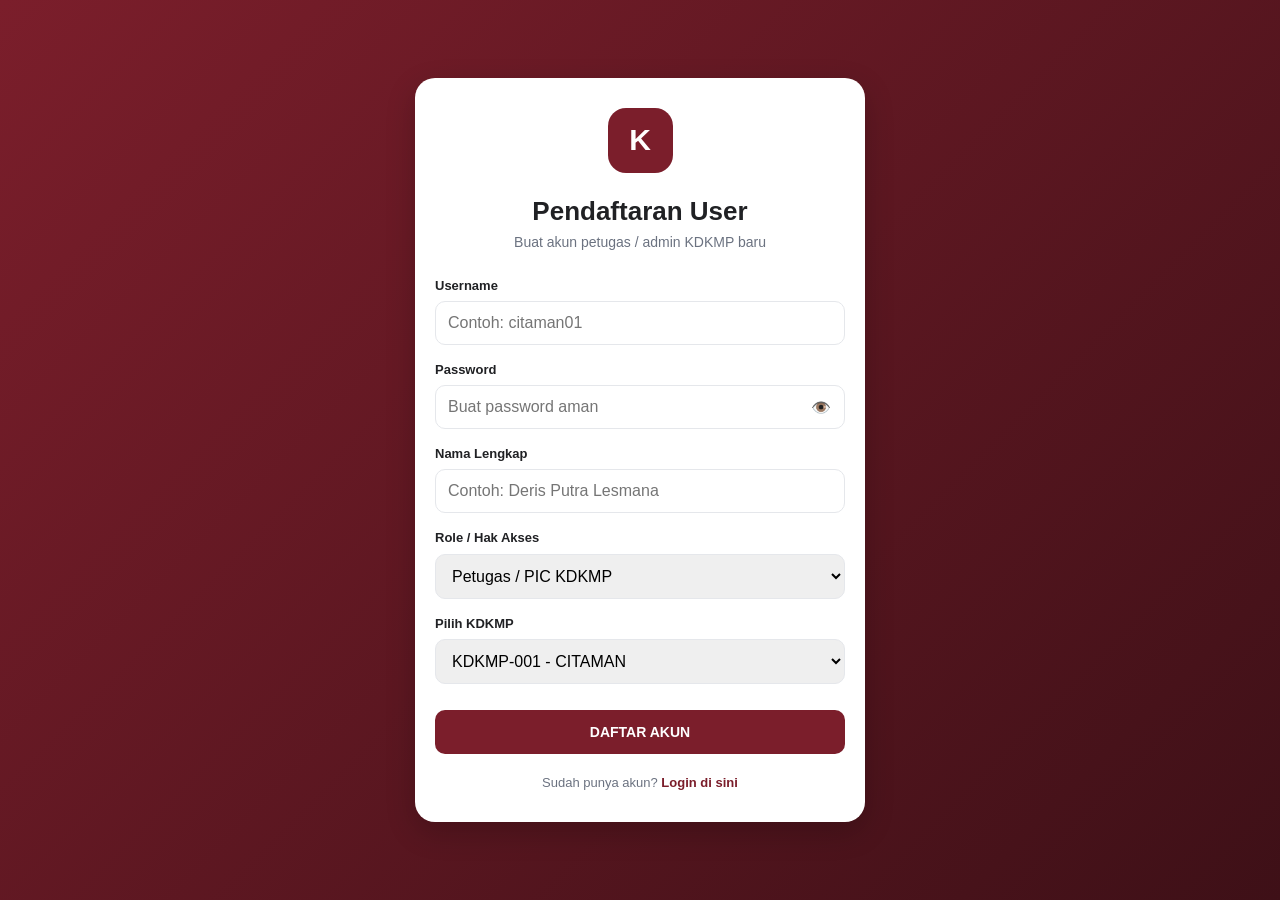
==== commit b4591176: "Add files via upload" ====
--- a/register.html
+++ b/register.html
@@ -35,7 +35,7 @@
                 </div>
 
                 <div class="form-group">
-                    <label>Nama Lengkap / PIC</label>
+                    <label>Nama Lengkap</label>
                     <input type="text" id="regName" placeholder="Contoh: Deris Putra Lesmana" required>
                 </div>
 
